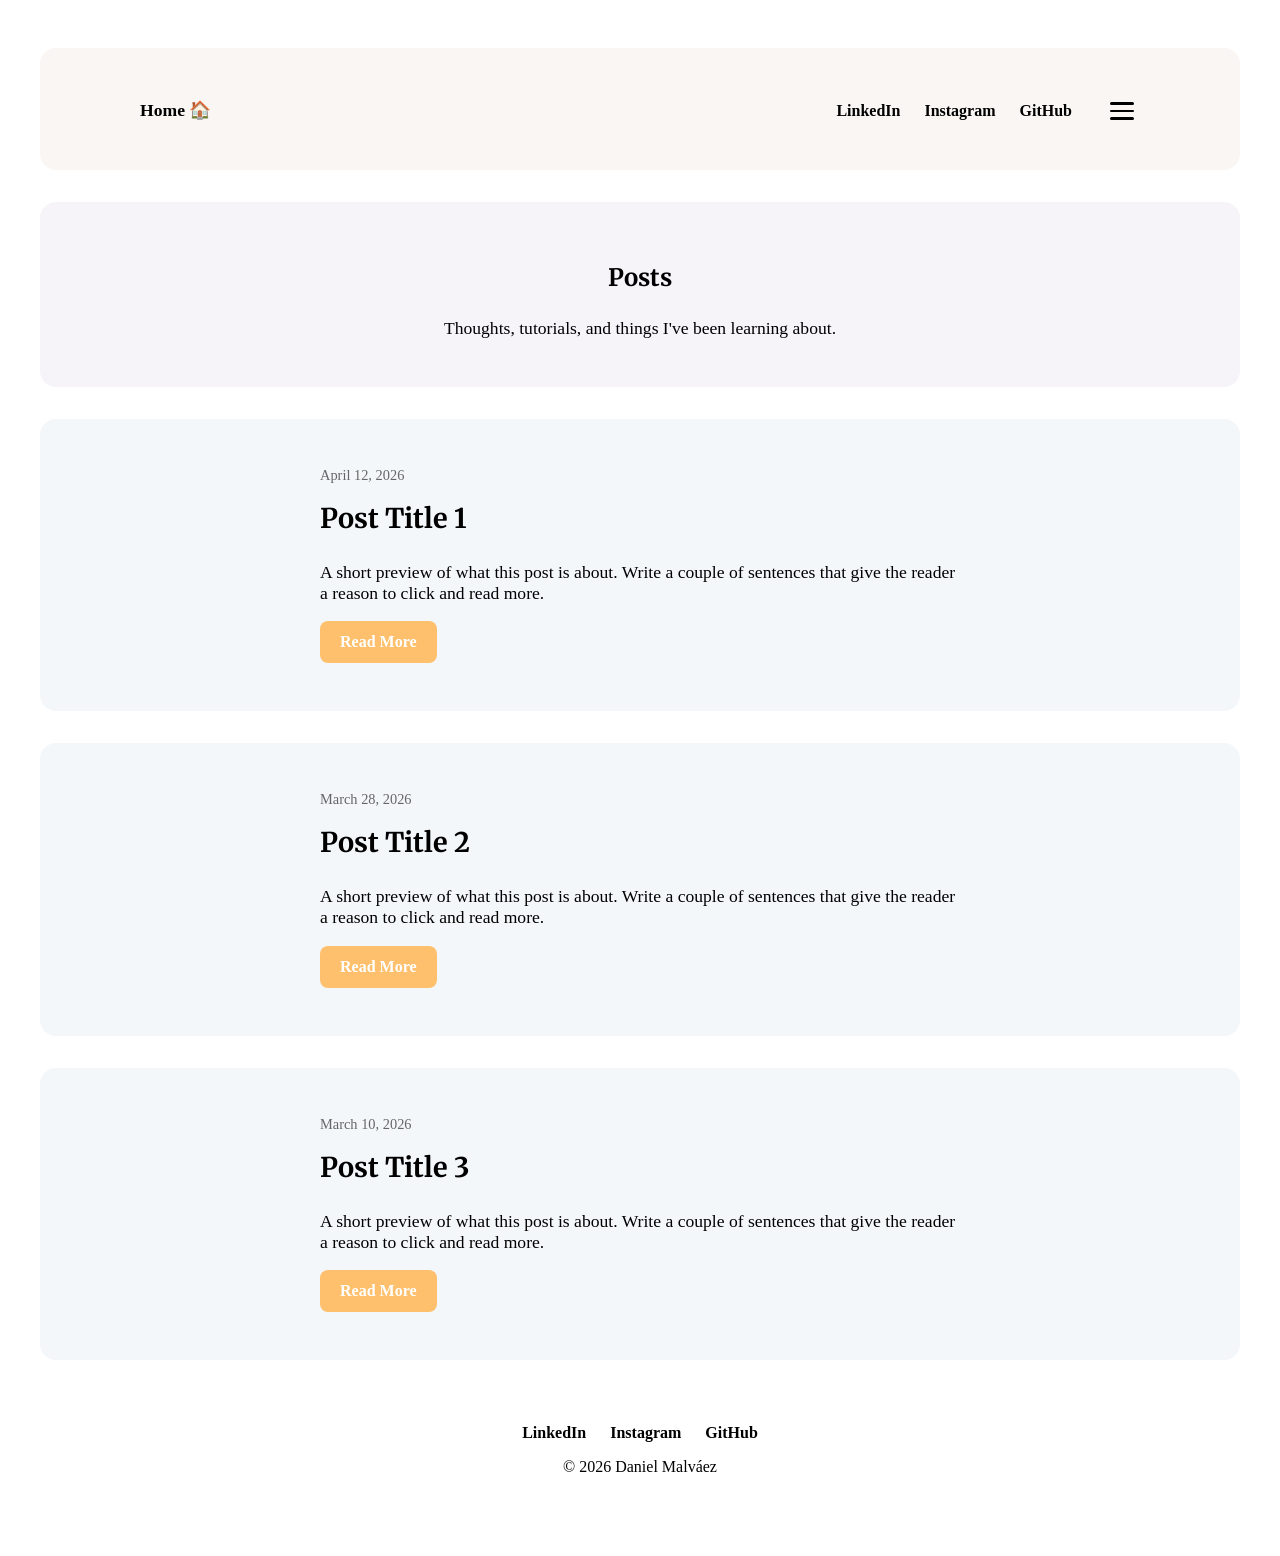
==== posts.html @ 302fd7f1 "Hamburguer menu added. Enhance styling in style.css." ====
<!DOCTYPE html>
<html lang="en">
<head>
    <meta charset="UTF-8">
    <meta name="viewport" content="width=device-width, initial-scale=1.0">
    <title>Posts - Daniel Malváez</title>
    <link rel="stylesheet" href="style.css">
</head>
<body>
    <header>
        <nav>
            <div class="nav-bar">
                <a href="index.html" class="nav-brand">Home 🏠</a>
                <ul class="nav-social">
                    <li><a href="https://www.linkedin.com/in/daniel-malvaez/">LinkedIn</a></li>
                    <li><a href="https://www.instagram.com/malvaaez/">Instagram</a></li>
                    <li><a href="https://github.com/danielmalvaez">GitHub</a></li>
                </ul>
                <button class="hamburger" aria-label="Toggle menu" aria-expanded="false">
                    <span></span>
                    <span></span>
                    <span></span>
                </button>
            </div>
            <ul class="nav-menu">
                <li><a href="projects.html">Projects</a></li>
                <li><a href="posts.html" class="active">Posts</a></li>
                <li><a href="index.html#resume">Resume / CV</a></li>
                <li><a href="index.html#contact">Contact</a></li>
            </ul>
        </nav>
    </header>

    <section class="page-hero">
        <h1>Posts</h1>
        <p>Thoughts, tutorials, and things I've been learning about.</p>
    </section>

    <section class="post-card">
        <div class="flex-container">
            <div class="text-container">
                <span class="post-date">April 12, 2026</span>
                <h2>Post Title 1</h2>
                <p>A short preview of what this post is about. Write a couple of sentences that give the reader a reason to click and read more.</p>
                <a href="#" class="cta-button">Read More</a>
            </div>
        </div>
    </section>

    <section class="post-card">
        <div class="flex-container">
            <div class="text-container">
                <span class="post-date">March 28, 2026</span>
                <h2>Post Title 2</h2>
                <p>A short preview of what this post is about. Write a couple of sentences that give the reader a reason to click and read more.</p>
                <a href="#" class="cta-button">Read More</a>
            </div>
        </div>
    </section>

    <section class="post-card">
        <div class="flex-container">
            <div class="text-container">
                <span class="post-date">March 10, 2026</span>
                <h2>Post Title 3</h2>
                <p>A short preview of what this post is about. Write a couple of sentences that give the reader a reason to click and read more.</p>
                <a href="#" class="cta-button">Read More</a>
            </div>
        </div>
    </section>

    <footer>
        <div class="footer-links">
            <a href="https://www.linkedin.com/in/daniel-malvaez/">LinkedIn</a>
            <a href="https://www.instagram.com/malvaaez/">Instagram</a>
            <a href="https://github.com/danielmalvaez">GitHub</a>
        </div>
        <p>&copy; 2026 Daniel Malváez</p>
    </footer>

    <script>
        const hamburger = document.querySelector('.hamburger');
        const navMenu = document.querySelector('.nav-menu');
        hamburger.addEventListener('click', () => {
            const isOpen = navMenu.classList.toggle('open');
            hamburger.classList.toggle('active', isOpen);
            hamburger.setAttribute('aria-expanded', isOpen);
        });
    </script>
</body>
</html>
---- style.css ----
@import url('https://fonts.googleapis.com/css2?family=Merriweather:ital,opsz,wght@0,18..144,300..900;1,18..144,300..900&display=swap');
@import url('https://fonts.googleapis.com/css2?family=Google+Sans:ital,opsz,wght@0,17..18,400..700;1,17..18,400..700&family=Merriweather:ital,opsz,wght@0,18..144,300..900;1,18..144,300..900&display=swap');

:root {
    --base-color: #ffffff;
    --text-color: #000000;
    --primary-color: #ffc06e;
    --secondary-color: #8D8DFF;
    --color-1 : #F9F6F3;
    --color-2 : #F3F7F9;
    --color-3 : #F6F3F9;
}

* {
    margin: 0; /* This is used to remove the default margin of the elements */ 
    padding: 0; /* This is used to remove the default margin and padding of the elements */ 
    box-sizing: border-box; /* This is used to make the padding and border included in the width and height of the element */ 
}

html {
    font-family: 'Google Sans', serif, Poppins;   
    color: var(--text-color);
}

body {
    padding: 1em;
    background-color: var(--base-color);
}

h1,h2,h3 {
    font-family: 'Merriweather', serif, Poppins;
    /*background-color: var(--color-1);*/
    padding: 0.5em 0;
}

nav {
    margin: 1em auto 0 auto;
    width: min(1000px, 100%);
}

.nav-bar {
    display: flex;
    align-items: center;
    gap: 2em;
}

.nav-brand {
    margin-right: auto;
    font-family: 'Google Sans', serif, Poppins;
    font-weight: bold;
    text-decoration: none;
    color: var(--text-color);
    font-size: 1.1em;
}

.nav-social {
    display: flex;
    list-style: none;
    gap: 1.5em;
    font-weight: bold;
}

nav a {
    text-decoration: none;
    color: var(--text-color);
}

nav a:hover {
    text-decoration: underline;
}

nav a.active {
    text-decoration: underline;
    text-underline-offset: 4px;
}

/* --- Hamburger button --- */
.hamburger {
    display: flex;
    flex-direction: column;
    justify-content: center;
    gap: 5px;
    background: none;
    border: none;
    cursor: pointer;
    padding: 6px;
    z-index: 10;
}

.hamburger span {
    display: block;
    width: 24px;
    height: 2.5px;
    background-color: var(--text-color);
    border-radius: 2px;
    transition: transform 0.3s ease, opacity 0.3s ease;
}

.hamburger.active span:nth-child(1) {
    transform: translateY(7.5px) rotate(45deg);
}

.hamburger.active span:nth-child(2) {
    opacity: 0;
}

.hamburger.active span:nth-child(3) {
    transform: translateY(-7.5px) rotate(-45deg);
}

/* --- Slide-down menu --- */
.nav-menu {
    list-style: none;
    display: flex;
    flex-direction: column;
    gap: 0;
    max-height: 0;
    overflow: hidden;
    transition: max-height 0.35s ease, padding 0.35s ease;
    background-color: var(--color-1);
    border-radius: 0.75em;
    margin-top: 0.75em;
    font-weight: bold;
}

.nav-menu.open {
    max-height: 400px;
    padding: 0.5em 0;
}

.nav-menu li a {
    display: block;
    padding: 0.65em 1.25em;
    transition: background-color 0.2s ease;
}

.nav-menu li a:hover {
    background-color: var(--color-3);
    text-decoration: none;
}

header, section {
    margin: 2em auto;
    padding: min(2em, 15%);
    width: min(75em, 100%);
    border-radius: 1em;
    background-color: var(--color-1);
}

.flex-container {
    display: flex;
    align-items: center;
    justify-content: center;
    gap: 3em;
    flex-wrap: wrap;
}

header img {
    max-width: 100%;
    border-radius: 1em;
    object-position: bottom;
}

header img:hover {
    transform: scale(1.05);
    box-shadow: 0 0 20px 0 rgba(0, 0, 0, 0.2);
}

.text-container {
    flex: 0 1 40em;
    color: var(--text-color);
}

.text-container p {
    margin: .75em 0 1em;
    font-size: 1.1em;
    color: var(--text-color);
}

.cta-button {
    display: inline-block;
    text-decoration: none;
    padding: 0.75em 1.25em;
    color: white;
    background-color: var(--primary-color);
    border-radius: 0.5em;
    font-family: 'Google Sans', serif, Poppins;
    font-weight: 600;
}

.cta-button:hover {
    background-color: var(--secondary-color);
}

section {
    padding: 3em min(2em, 15%);
    background-color: var(--color-2);
    text-align: left;
    justify-content: center;
}

h2 {
    font-size: 1.7em;
}

section p {
    margin-top: 1em;
    font-size: 1.1em;
}

/* --- Embedded PDF --- */
.pdf-embed {
    width: 100%;
    height: 100%;
}

.pdf-embed iframe {
    width: 100%;
    height: 600px;
}

/* --- Page hero --- */
.page-hero {
    text-align: center;
    background-color: var(--color-3);
}

.page-hero h1 {
    background-color: transparent;
}

.page-hero p {
    max-width: 36em;
    margin: 0.75em auto 0;
}

/* --- Project & post cards --- */
.project-card,
.post-card {
    background-color: var(--color-2);
}

.tag {
    display: inline-block;
    padding: 0.3em 0.75em;
    font-size: 0.85em;
    font-weight: 600;
    background-color: var(--primary-color);
    color: white;
    border-radius: 2em;
    margin: 0.5em 0;
}

.post-date {
    display: block;
    font-size: 0.9em;
    color: #666;
    margin-bottom: 0.25em;
}

/* --- Footer --- */
footer {
    text-align: center;
    padding: 2em 1em;
    margin: 2em auto;
    width: min(75em, 100%);
}

.footer-links {
    display: flex;
    justify-content: center;
    gap: 1.5em;
    margin-bottom: 1em;
}

.footer-links a {
    text-decoration: none;
    color: var(--text-color);
    font-weight: bold;
}

.footer-links a:hover {
    text-decoration: underline;
}
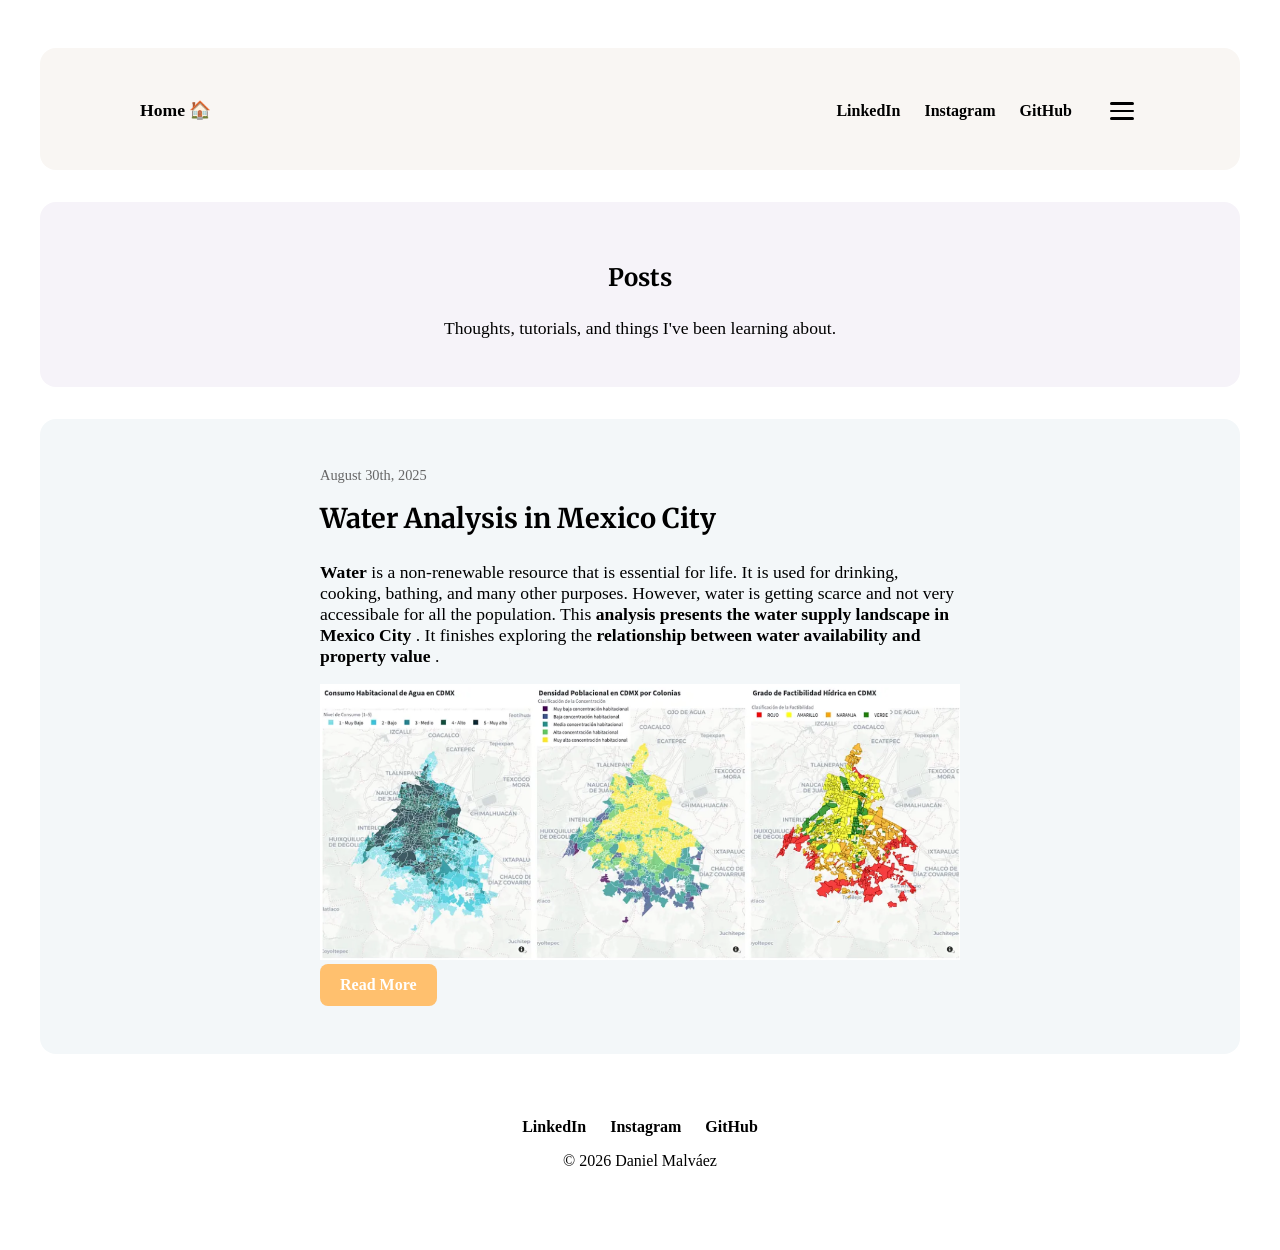
==== commit 7bb732d7: "Updated index.html, projects.html, and posts.html to enhance content and structure." ====
--- a/posts.html
+++ b/posts.html
@@ -39,31 +39,12 @@
     <section class="post-card">
         <div class="flex-container">
             <div class="text-container">
-                <span class="post-date">April 12, 2026</span>
-                <h2>Post Title 1</h2>
-                <p>A short preview of what this post is about. Write a couple of sentences that give the reader a reason to click and read more.</p>
-                <a href="#" class="cta-button">Read More</a>
-            </div>
-        </div>
-    </section>
-
-    <section class="post-card">
-        <div class="flex-container">
-            <div class="text-container">
-                <span class="post-date">March 28, 2026</span>
-                <h2>Post Title 2</h2>
-                <p>A short preview of what this post is about. Write a couple of sentences that give the reader a reason to click and read more.</p>
-                <a href="#" class="cta-button">Read More</a>
-            </div>
-        </div>
-    </section>
-
-    <section class="post-card">
-        <div class="flex-container">
-            <div class="text-container">
-                <span class="post-date">March 10, 2026</span>
-                <h2>Post Title 3</h2>
-                <p>A short preview of what this post is about. Write a couple of sentences that give the reader a reason to click and read more.</p>
+                <span class="post-date">August 30th, 2025</span>
+                <h2>Water Analysis in Mexico City</h2>
+                <p><strong>Water</strong> is a non-renewable resource that is essential for life. It is used for drinking, cooking, bathing, and many other purposes. However, water is getting scarce and not very accessibale for all the population. This <strong>analysis presents the water supply landscape in Mexico City </strong>. It finishes exploring the <strong>relationship between water availability and property value </strong>.</p>
+                <div class="single-image-container">
+                    <img src="images/water-analysis.png" style="width: 100%; height: 100%;">
+                </div>
                 <a href="#" class="cta-button">Read More</a>
             </div>
         </div>
--- a/style.css
+++ b/style.css
@@ -208,15 +208,62 @@
     font-size: 1.1em;
 }
 
-/* --- Embedded PDF --- */
-.pdf-embed {
-    width: 100%;
-    height: 100%;
-}
-
-.pdf-embed iframe {
-    width: 100%;
-    height: 600px;
+/* --- Written resume --- */
+.resume {
+    margin: 1.5em 0;
+}
+
+.resume-section {
+    margin-bottom: 1.5em;
+}
+
+.resume-section h3 {
+    font-size: 1.2em;
+    padding: 0.4em 0;
+    margin-bottom: 0.5em;
+    border-bottom: 2px solid var(--primary-color);
+    background-color: transparent;
+}
+
+.resume-entry {
+    margin-bottom: 1.25em;
+}
+
+.resume-header {
+    display: flex;
+    justify-content: space-between;
+    align-items: baseline;
+    flex-wrap: wrap;
+    gap: 0.5em;
+}
+
+.resume-date {
+    font-size: 0.9em;
+    color: #666;
+    white-space: nowrap;
+}
+
+.resume-place {
+    font-size: 0.95em;
+    color: #555;
+    margin: 0.15em 0 0.4em;
+}
+
+.resume-list {
+    list-style: disc;
+    padding-left: 1.25em;
+    margin-top: 0.3em;
+}
+
+.resume-list li {
+    margin-bottom: 0.3em;
+    font-size: 1em;
+}
+
+.resume-tags {
+    display: flex;
+    flex-wrap: wrap;
+    gap: 0.5em;
 }
 
 /* --- Page hero --- */
@@ -281,4 +328,23 @@
 
 .footer-links a:hover {
     text-decoration: underline;
+}
+
+.grid-container {
+    margin-top: 3em;
+    margin-bottom: 3em;
+    display: grid;
+    grid-template-columns: repeat(3, 1fr);
+    grid-template-rows: repeat(1, 1fr);
+    grid-template-areas:
+    "img-1 img-2 img-3";
+    gap: 1em;
+}
+
+.grid-container img {
+    width: 100%;
+    height: 100%;
+    border-radius: 1em;
+    transition: 100ms ease;
+    object-position: center;
 }
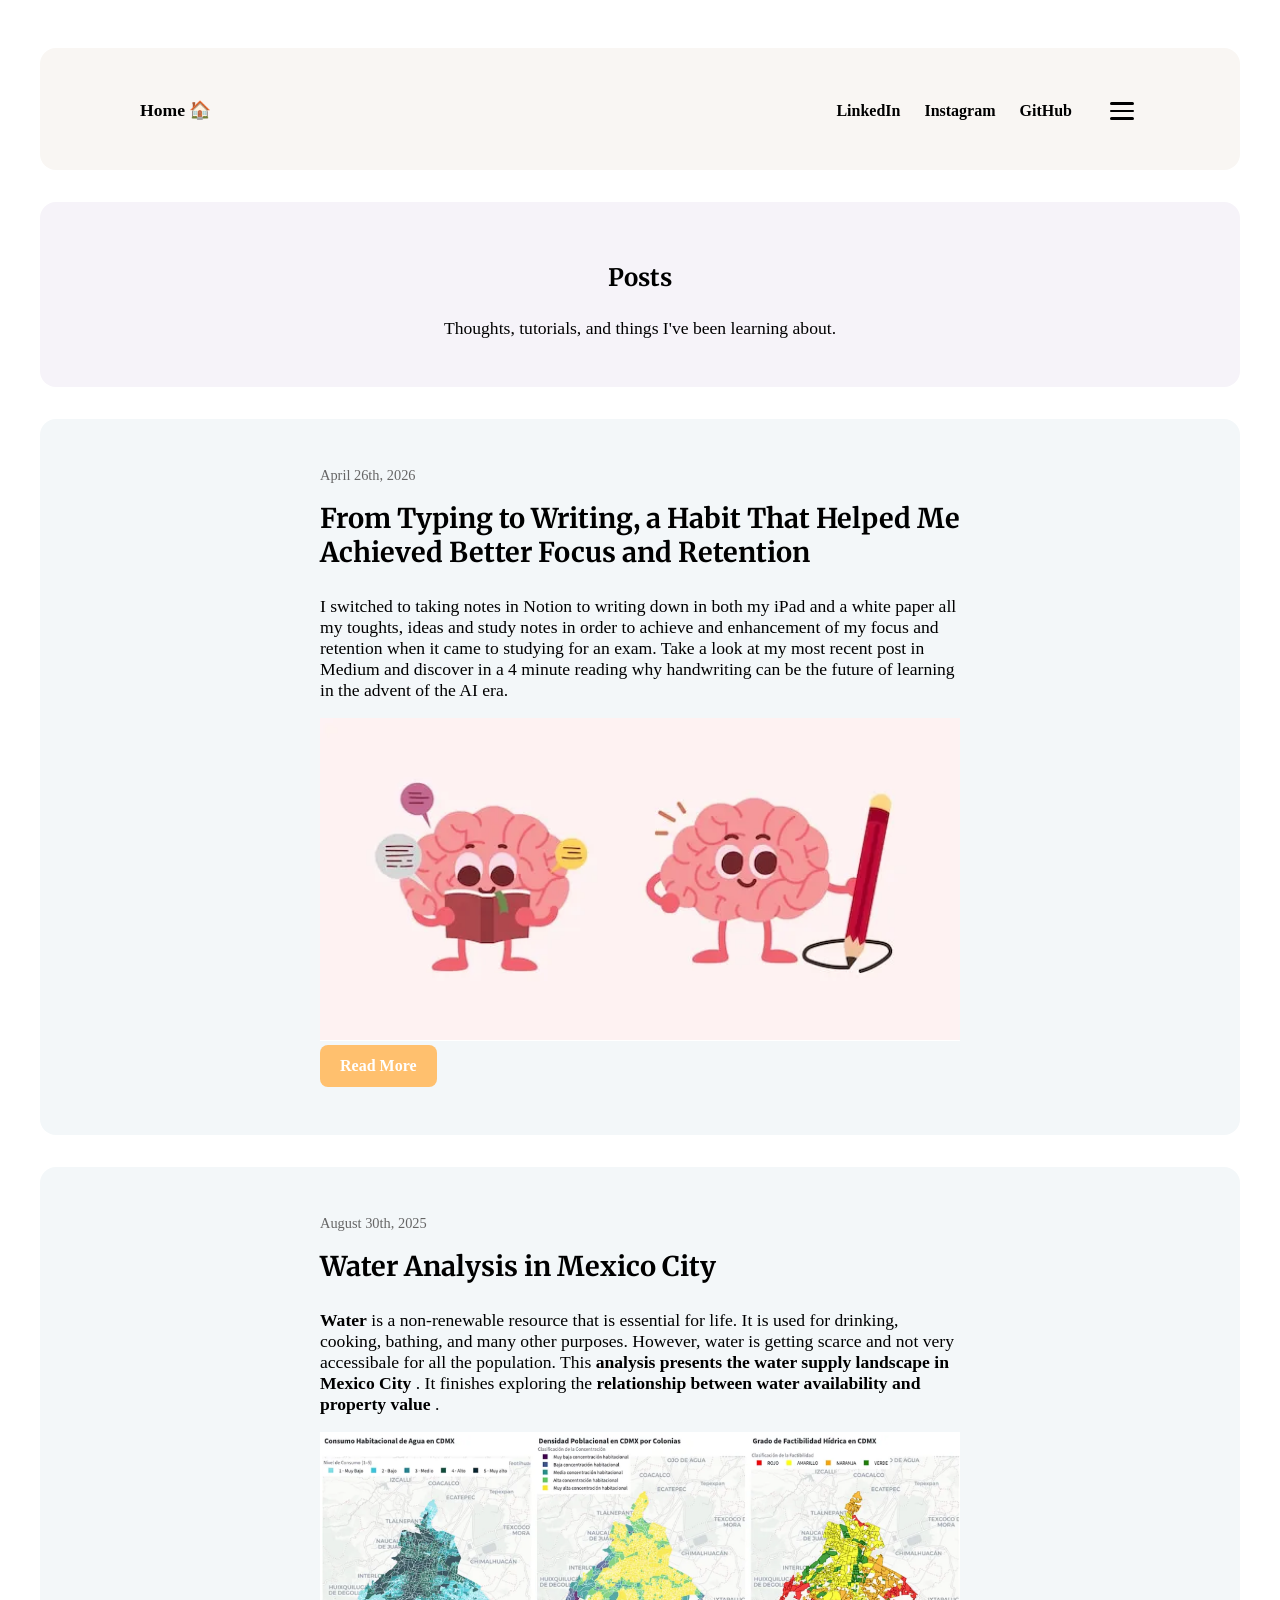
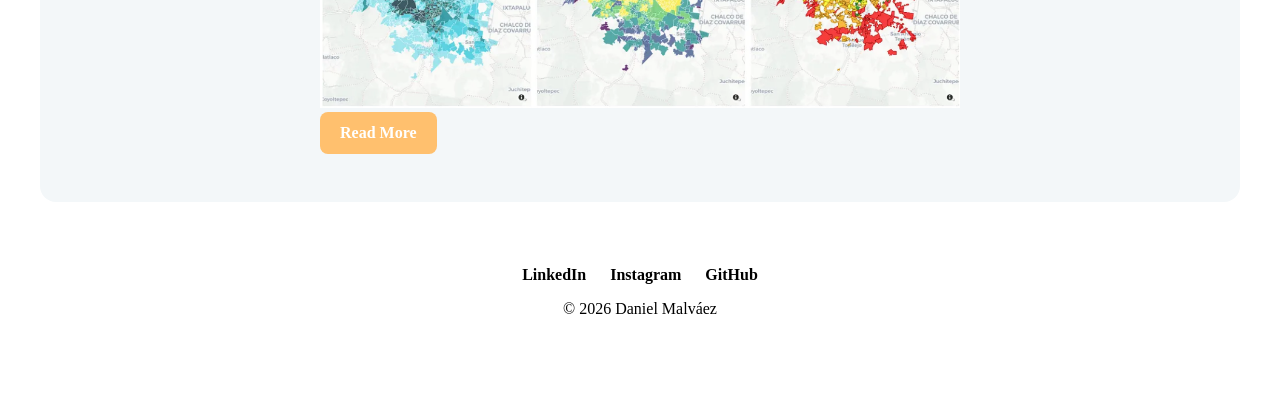
==== commit b6510a82: "New post added : typing vs handwriting" ====
--- a/posts.html
+++ b/posts.html
@@ -39,6 +39,20 @@
     <section class="post-card">
         <div class="flex-container">
             <div class="text-container">
+                <span class="post-date">April 26th, 2026</span>
+                <h2>From Typing to Writing, a Habit That Helped Me Achieved Better Focus and Retention</h2>
+                <p>I switched to taking notes in Notion to writing down in both my iPad and a white paper all my toughts, ideas and study notes in order to achieve and enhancement of my focus and retention when it came to studying for an exam. Take a look at my most recent post in Medium and discover in a 4 minute reading why handwriting can be the future of learning in the advent of the AI era.</p>
+                <div class="single-image-container">
+                    <img src="images/typing-handwriting-post.png" style="width: 100%; height: 100%;">
+                </div>
+                <a href="https://medium.com/@danielmalvaez41/from-typing-to-writing-a-habit-that-helped-me-achieve-better-focus-and-retention-b7f69e538c9e" class="cta-button">Read More</a>
+            </div>
+        </div>
+    </section>
+
+    <section class="post-card">
+        <div class="flex-container">
+            <div class="text-container">
                 <span class="post-date">August 30th, 2025</span>
                 <h2>Water Analysis in Mexico City</h2>
                 <p><strong>Water</strong> is a non-renewable resource that is essential for life. It is used for drinking, cooking, bathing, and many other purposes. However, water is getting scarce and not very accessibale for all the population. This <strong>analysis presents the water supply landscape in Mexico City </strong>. It finishes exploring the <strong>relationship between water availability and property value </strong>.</p>
